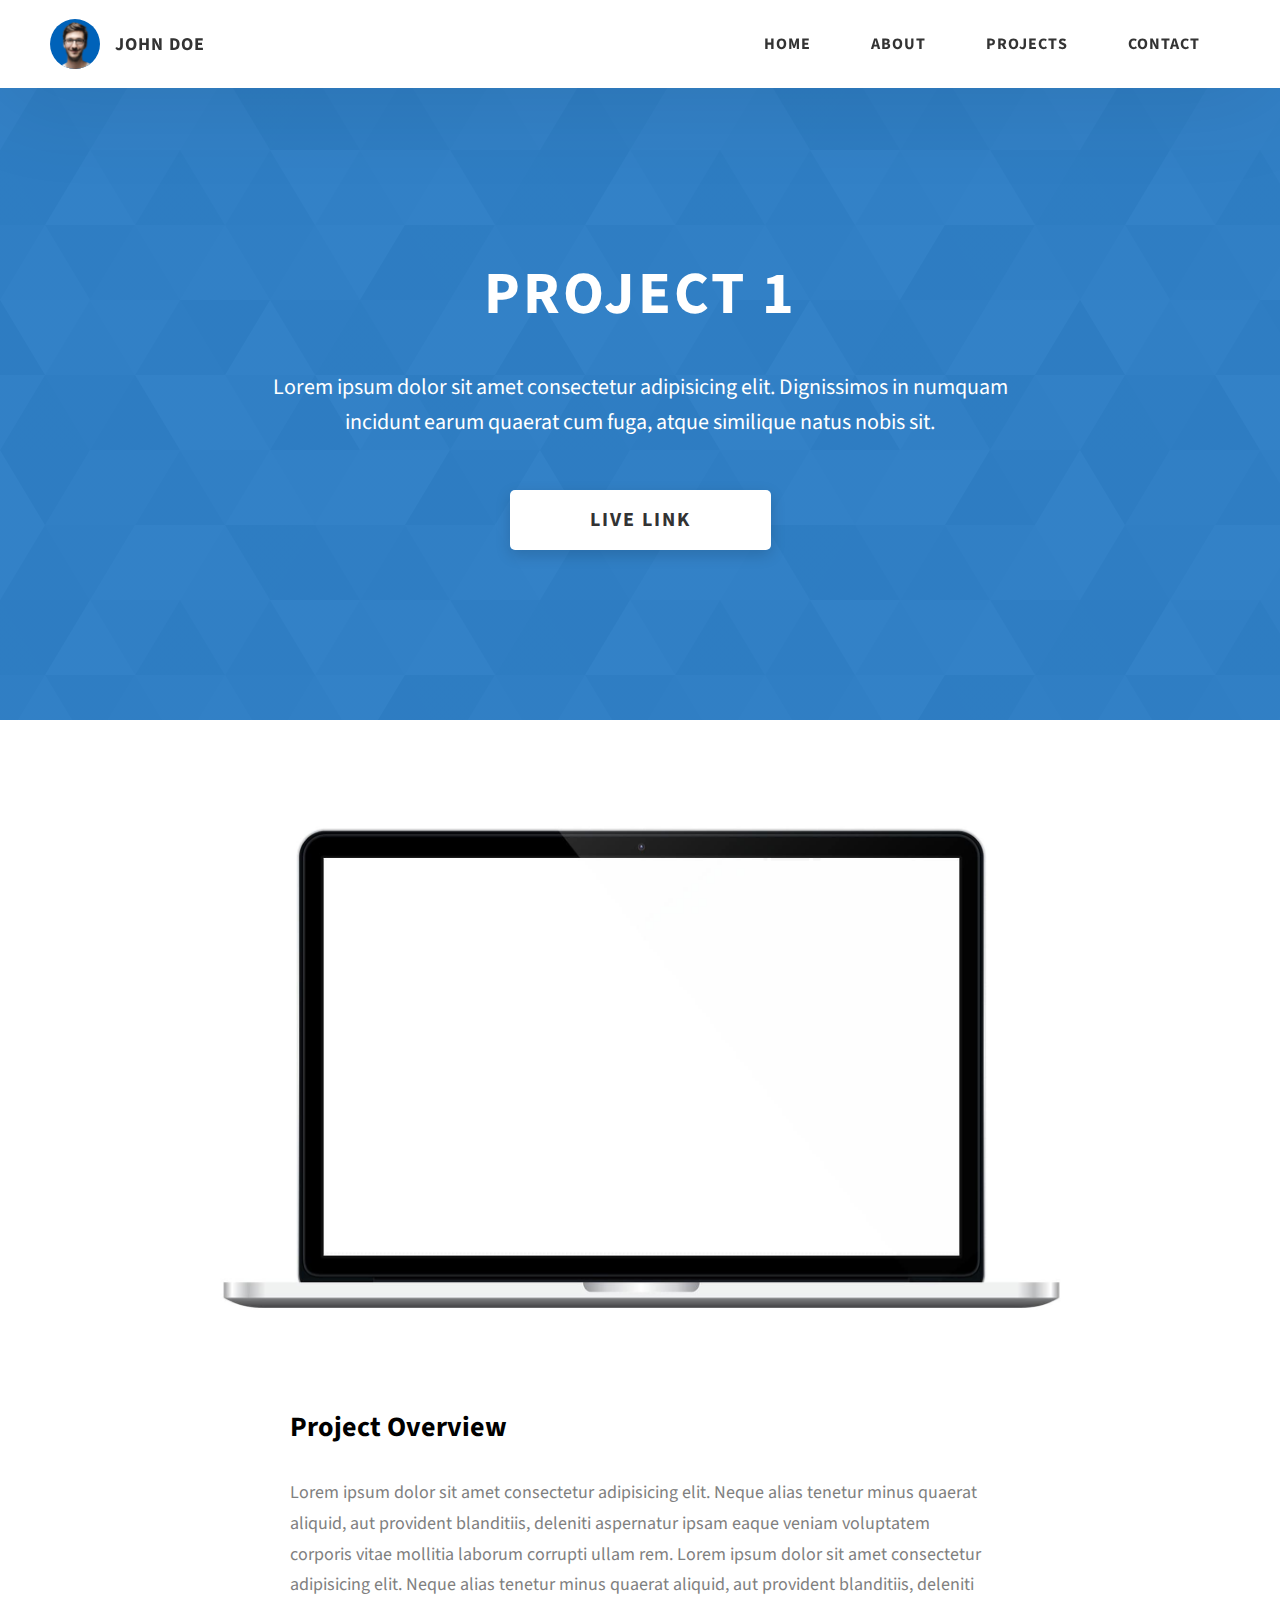
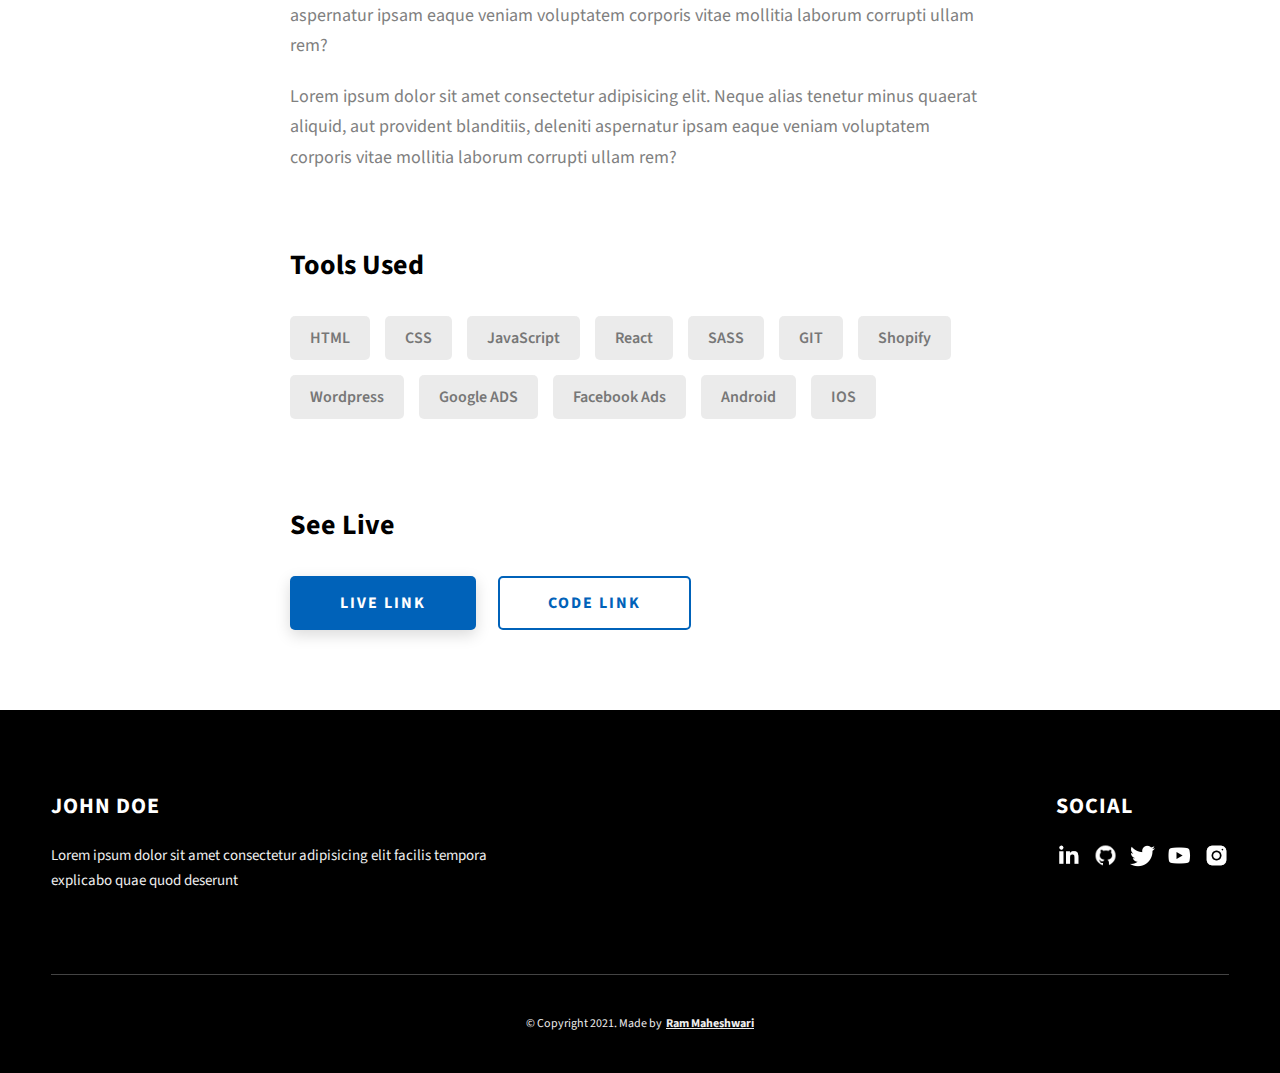
==== project-1.html @ 64b42f4d "Add files via upload" ====
<!DOCTYPE html>
<html lang="en">
  <head>
    <meta charset="UTF-8" />
    <meta name="viewport" content="width=device-width, initial-scale=1.0" />
    <meta http-equiv="X-UA-Compatible" content="ie=edge" />
    <title>Case Study of Project 1</title>
    <meta name="description" content="Case study page of Project" />

    <link rel="stylesheet" href="css/style.css" />

    <link rel="preconnect" href="https://fonts.googleapis.com" />
    <link rel="preconnect" href="https://fonts.gstatic.com" crossorigin />
    <link
      href="https://fonts.googleapis.com/css2?family=Source+Sans+Pro:wght@400;600;700;900&display=swap"
      rel="stylesheet"
    />
  </head>
  <body>
    <header class="header">
      <div class="header__content">
        <div class="header__logo-container">
          <div class="header__logo-img-cont">
            <img
              src="./assets/png/john-doe.png"
              alt="Ram Maheshwari Logo Image"
              class="header__logo-img"
            />
          </div>
          <span class="header__logo-sub">John Doe</span>
        </div>
        <div class="header__main">
          <ul class="header__links">
            <li class="header__link-wrapper">
              <a href="./index.html" class="header__link"> Home </a>
            </li>
            <li class="header__link-wrapper">
              <a href="./index.html#about" class="header__link">About </a>
            </li>
            <li class="header__link-wrapper">
              <a href="./index.html#projects" class="header__link">
                Projects
              </a>
            </li>
            <li class="header__link-wrapper">
              <a href="./index.html#contact" class="header__link"> Contact </a>
            </li>
          </ul>
          <div class="header__main-ham-menu-cont">
            <img
              src="./assets/svg/ham-menu.svg"
              alt="hamburger menu"
              class="header__main-ham-menu"
            />
            <img
              src="./assets/svg/ham-menu-close.svg"
              alt="hamburger menu close"
              class="header__main-ham-menu-close d-none"
            />
          </div>
        </div>
      </div>
      <div class="header__sm-menu">
        <div class="header__sm-menu-content">
          <ul class="header__sm-menu-links">
            <li class="header__sm-menu-link">
              <a href="./index.html"> Home </a>
            </li>

            <li class="header__sm-menu-link">
              <a href="./index.html#about"> About </a>
            </li>

            <li class="header__sm-menu-link">
              <a href="./index.html#projects"> Projects </a>
            </li>

            <li class="header__sm-menu-link">
              <a href="./index.html#contact"> Contact </a>
            </li>
          </ul>
        </div>
      </div>
    </header>
    <section class="project-cs-hero">
      <div class="project-cs-hero__content">
        <h1 class="heading-primary">Project 1</h1>
        <div class="project-cs-hero__info">
          <p class="text-primary">
            Lorem ipsum dolor sit amet consectetur adipisicing elit. Dignissimos
            in numquam incidunt earum quaerat cum fuga, atque similique natus
            nobis sit.
          </p>
        </div>
        <div class="project-cs-hero__cta">
          <a href="#" class="btn btn--bg" target="_blank">Live Link</a>
        </div>
      </div>
    </section>
    <section class="project-details">
      <div class="main-container">
        <div class="project-details__content">
          <div class="project-details__showcase-img-cont">
            <img
              src="./assets/jpeg/project-mockup-example.jpeg"
              alt="Project Image"
              class="project-details__showcase-img"
            />
          </div>
          <div class="project-details__content-main">
            <div class="project-details__desc">
              <h3 class="project-details__content-title">Project Overview</h3>
              <p class="project-details__desc-para">
                Lorem ipsum dolor sit amet consectetur adipisicing elit. Neque
                alias tenetur minus quaerat aliquid, aut provident blanditiis,
                deleniti aspernatur ipsam eaque veniam voluptatem corporis vitae
                mollitia laborum corrupti ullam rem. Lorem ipsum dolor sit amet
                consectetur adipisicing elit. Neque alias tenetur minus quaerat
                aliquid, aut provident blanditiis, deleniti aspernatur ipsam
                eaque veniam voluptatem corporis vitae mollitia laborum corrupti
                ullam rem?
              </p>
              <p class="project-details__desc-para">
                Lorem ipsum dolor sit amet consectetur adipisicing elit. Neque
                alias tenetur minus quaerat aliquid, aut provident blanditiis,
                deleniti aspernatur ipsam eaque veniam voluptatem corporis vitae
                mollitia laborum corrupti ullam rem?
              </p>
            </div>
            <div class="project-details__tools-used">
              <h3 class="project-details__content-title">Tools Used</h3>
              <div class="skills">
                <div class="skills__skill">HTML</div>
                <div class="skills__skill">CSS</div>
                <div class="skills__skill">JavaScript</div>
                <div class="skills__skill">React</div>
                <div class="skills__skill">SASS</div>
                <div class="skills__skill">GIT</div>
                <div class="skills__skill">Shopify</div>
                <div class="skills__skill">Wordpress</div>
                <div class="skills__skill">Google ADS</div>
                <div class="skills__skill">Facebook Ads</div>
                <div class="skills__skill">Android</div>
                <div class="skills__skill">IOS</div>
              </div>
            </div>
            <div class="project-details__links">
              <h3 class="project-details__content-title">See Live</h3>
              <a
                href="#"
                class="btn btn--med btn--theme project-details__links-btn"
                target="_blank"
                >Live Link</a
              >
              <a
                href="#"
                class="btn btn--med btn--theme-inv project-details__links-btn"
                target="_blank"
                >Code Link</a
              >
            </div>
          </div>
        </div>
      </div>
    </section>
    <footer class="main-footer">
      <div class="main-container">
        <div class="main-footer__upper">
          <div class="main-footer__row main-footer__row-1">
            <h2 class="heading heading-sm main-footer__heading-sm">
              <span>Social</span>
            </h2>
            <div class="main-footer__social-cont">
              <a target="_blank" rel="noreferrer" href="#">
                <img
                  class="main-footer__icon"
                  src="./assets/png/linkedin-ico.png"
                  alt="icon"
                />
              </a>
              <a target="_blank" rel="noreferrer" href="#">
                <img
                  class="main-footer__icon"
                  src="./assets/png/github-ico.png"
                  alt="icon"
                />
              </a>
              <a target="_blank" rel="noreferrer" href="#">
                <img
                  class="main-footer__icon"
                  src="./assets/png/twitter-ico.png"
                  alt="icon"
                />
              </a>
              <a target="_blank" rel="noreferrer" href="#">
                <img
                  class="main-footer__icon"
                  src="./assets/png/yt-ico.png"
                  alt="icon"
                />
              </a>
              <a target="_blank" rel="noreferrer" href="#">
                <img
                  class="main-footer__icon main-footer__icon--mr-none"
                  src="./assets/png/insta-ico.png"
                  alt="icon"
                />
              </a>
            </div>
          </div>
          <div class="main-footer__row main-footer__row-2">
            <h4 class="heading heading-sm text-lt">John Doe</h4>
            <p class="main-footer__short-desc">
              Lorem ipsum dolor sit amet consectetur adipisicing elit facilis
              tempora explicabo quae quod deserunt
            </p>
          </div>
        </div>

        <div class="main-footer__lower">
          &copy; Copyright 2021. Made by
          <a rel="noreferrer" target="_blank" href="https://rammaheshwari.com"
            >Ram Maheshwari</a
          >
        </div>
      </div>
    </footer>
    <script src="./index.js"></script>
  </body>
</html>
---- css/style.css ----
/*
0 - 600px:      Phone
600 - 900px:    Tablet portrait
900 - 1200px:   Tablet landscape
[1200 - 1800] is where our normal styles apply
1800px + :      Big desktop
$breakpoint arguement choices:
- phone
- tab-port
- tab-land
- big-desktop

Inside media queries 1em is always 16px i.e 1em = 16px at every screen size only inside media queries
*/
*,
*::after,
*::before {
  margin: 0;
  padding: 0;
  box-sizing: inherit;
  font-family: inherit; }

html {
  font-size: 62.5%;
  scroll-behavior: smooth; }
  @media only screen and (max-width: 75em) {
    html {
      font-size: 59%; } }
  @media only screen and (max-width: 56.25em) {
    html {
      font-size: 56%; } }
  @media only screen and (min-width: 112.5em) {
    html {
      font-size: 65%; } }

body {
  box-sizing: border-box;
  position: relative;
  line-height: 1.5;
  font-family: sans-serif;
  overflow-x: hidden;
  overflow-y: scroll;
  font-family: 'Source Sans Pro', sans-serif; }

a {
  text-decoration: none;
  color: inherit; }

li {
  list-style: none; }

input:focus,
button:focus,
a:focus,
textarea:focus {
  outline: none; }

button {
  border: none;
  cursor: pointer; }

textarea {
  resize: none; }

.heading-primary {
  font-size: 6rem;
  text-transform: uppercase;
  letter-spacing: 3px;
  text-align: center; }
  @media only screen and (max-width: 37.5em) {
    .heading-primary {
      font-size: 4.5rem; } }

.heading-sec__mb-bg {
  margin-bottom: 11rem; }
  @media only screen and (max-width: 56.25em) {
    .heading-sec__mb-bg {
      margin-bottom: 8rem; } }

.heading-sec__mb-med {
  margin-bottom: 9rem; }
  @media only screen and (max-width: 56.25em) {
    .heading-sec__mb-med {
      margin-bottom: 8rem; } }

.heading-sec__main {
  display: block;
  font-size: 4rem;
  text-transform: uppercase;
  letter-spacing: 1px;
  letter-spacing: 3px;
  text-align: center;
  margin-bottom: 3.5rem;
  position: relative; }
  .heading-sec__main--lt {
    color: #fff; }
    .heading-sec__main--lt::after {
      content: '';
      background: #fff !important; }
  .heading-sec__main::after {
    content: '';
    position: absolute;
    top: calc(100% + 1.5rem);
    height: 5px;
    width: 3rem;
    background: #0062b9;
    left: 50%;
    transform: translateX(-50%);
    border-radius: 5px; }
    @media only screen and (max-width: 37.5em) {
      .heading-sec__main::after {
        top: calc(100% + 1.2rem); } }

.heading-sec__sub {
  display: block;
  text-align: center;
  color: #777;
  font-size: 2rem;
  font-weight: 500;
  max-width: 80rem;
  margin: auto;
  line-height: 1.6; }
  @media only screen and (max-width: 37.5em) {
    .heading-sec__sub {
      font-size: 1.8rem; } }
  .heading-sec__sub--lt {
    color: #eee; }

.heading-sm {
  font-size: 2.2rem;
  text-transform: uppercase;
  letter-spacing: 1px; }

.main-container {
  max-width: 120rem;
  margin: auto;
  width: 92%; }

.btn {
  background: #fff;
  color: #333;
  text-transform: uppercase;
  letter-spacing: 2px;
  display: inline-block;
  font-weight: 700;
  border-radius: 5px;
  box-shadow: 0 5px 15px 0 rgba(0, 0, 0, 0.15);
  transition: transform .3s; }
  .btn:hover {
    transform: translateY(-3px); }
  .btn--bg {
    padding: 1.5rem 8rem;
    font-size: 2rem; }
  .btn--med {
    padding: 1.5rem 5rem;
    font-size: 1.6rem; }
  .btn--theme {
    background: #0062b9;
    color: #fff; }
  .btn--theme-inv {
    color: #0062b9;
    background: #fff;
    border: 2px solid #0062b9;
    box-shadow: none;
    padding: calc(1.5rem - 2px) calc(5rem - 2px); }

.sec-pad {
  padding: 12rem 0; }
  @media only screen and (max-width: 56.25em) {
    .sec-pad {
      padding: 8rem 0; } }

.text-primary {
  color: #fff;
  font-size: 2.2rem;
  text-align: center;
  width: 100%;
  line-height: 1.6; }
  @media only screen and (max-width: 37.5em) {
    .text-primary {
      font-size: 2rem; } }

.d-none {
  display: none; }

.home-hero {
  color: #fff;
  background: linear-gradient(to right, rgba(0, 98, 185, 0.8), rgba(0, 98, 185, 0.8)), url(../../assets/svg/common-bg.svg);
  background-position: center;
  height: 100vh;
  min-height: 80rem;
  max-height: 120rem;
  position: relative; }
  @media only screen and (max-width: 37.5em) {
    .home-hero {
      height: unset;
      min-height: unset; } }
  .home-hero__socials {
    position: absolute;
    top: 50%;
    border: 2px solid #eee;
    border-left: 2px solid #eee;
    transform: translateY(-50%); }
    @media only screen and (max-width: 56.25em) {
      .home-hero__socials {
        display: none; } }
  .home-hero__mouse-scroll-cont {
    position: absolute;
    bottom: 3%;
    left: 50%;
    transform: translateX(-50%); }
    @media only screen and (max-width: 37.5em) {
      .home-hero__mouse-scroll-cont {
        display: none; } }
  .home-hero__social {
    width: 5rem; }
  .home-hero__social-icon-link {
    width: 100%;
    display: block;
    padding: 1.2rem;
    border-bottom: 2px solid #eee;
    transition: background .3s; }
    .home-hero__social-icon-link:hover {
      background: rgba(255, 255, 255, 0.1); }
    .home-hero__social-icon-link--bd-none {
      border-bottom: 0; }
  .home-hero__social-icon {
    width: 100%; }
  .home-hero__content {
    position: absolute;
    top: 50%;
    left: 50%;
    transform: translate(-50%, -50%);
    max-width: 90rem;
    width: 92%; }
    @media only screen and (max-width: 37.5em) {
      .home-hero__content {
        padding: 19rem 0 13rem 0;
        margin: auto;
        position: static;
        transform: translate(0, 0); } }
  .home-hero__info {
    margin: 3rem auto 0 auto;
    max-width: 80rem; }
  .home-hero__cta {
    margin-top: 5rem;
    text-align: center; }

.about {
  background: #fafafa; }
  .about__content {
    display: grid;
    grid-template-columns: 1fr 1fr;
    grid-gap: 10rem; }
    @media only screen and (max-width: 56.25em) {
      .about__content {
        grid-template-columns: 1fr;
        grid-gap: 8rem; } }
    .about__content-title {
      font-weight: 700;
      font-size: 2.8rem;
      margin-bottom: 3rem; }
      @media only screen and (max-width: 37.5em) {
        .about__content-title {
          font-size: 2.4rem; } }
    .about__content-details-para {
      font-size: 1.8rem;
      color: grey;
      max-width: 60rem;
      line-height: 1.7;
      margin-bottom: 1rem; }
      .about__content-details-para--hl {
        font-weight: 700;
        margin: 0 3px; }
      .about__content-details-para:last-child {
        margin-bottom: 4rem; }

.projects__row {
  display: grid;
  grid-template-columns: 1.5fr 1fr;
  grid-gap: 5rem;
  margin-bottom: 11rem; }
  @media only screen and (max-width: 56.25em) {
    .projects__row {
      grid-template-columns: 1fr;
      grid-gap: 2rem;
      margin-bottom: 8rem; } }
  @media only screen and (max-width: 56.25em) {
    .projects__row {
      text-align: center; } }
  .projects__row:last-child {
    margin-bottom: 0; }
  .projects__row-img-cont {
    overflow: hidden; }
  .projects__row-img {
    width: 100%;
    display: block;
    object-fit: cover; }
  .projects__row-content {
    padding: 2rem 0;
    display: flex;
    justify-content: center;
    flex-direction: column;
    align-items: flex-start; }
    @media only screen and (max-width: 56.25em) {
      .projects__row-content {
        align-items: center; } }
    .projects__row-content-title {
      font-weight: 700;
      font-size: 2.8rem;
      margin-bottom: 2rem; }
      @media only screen and (max-width: 37.5em) {
        .projects__row-content-title {
          font-size: 2.4rem; } }
    .projects__row-content-desc {
      font-size: 1.8rem;
      color: grey;
      max-width: 60rem;
      line-height: 1.7;
      margin-bottom: 3rem; }
      @media only screen and (max-width: 37.5em) {
        .projects__row-content-desc {
          font-size: 1.7rem; } }

.contact {
  background: linear-gradient(to right, rgba(0, 98, 185, 0.8), rgba(0, 98, 185, 0.8)), url(../../assets/svg/common-bg.svg);
  background-size: cover;
  background-position: center; }
  .contact__form-container {
    box-shadow: 0 0 10px rgba(0, 0, 0, 0.1);
    background: white;
    padding: 4rem;
    margin-top: 6rem;
    max-width: 80rem;
    text-align: right;
    width: 95%;
    border-radius: 5px;
    margin: 5rem auto 0 auto; }
    @media only screen and (max-width: 37.5em) {
      .contact__form-container {
        padding: 3rem; } }
  .contact__form-field {
    margin-bottom: 4rem; }
    @media only screen and (max-width: 37.5em) {
      .contact__form-field {
        margin-bottom: 3rem; } }
  .contact__form-label {
    color: #666;
    font-size: 1.4rem;
    letter-spacing: 1px;
    font-weight: 700;
    margin-bottom: 1rem;
    display: block;
    text-align: left; }
  .contact__form-input {
    color: #333;
    padding: 2rem;
    width: 100%;
    border: 1px solid #ebebeb;
    font-size: 1.6rem;
    letter-spacing: 0px;
    background: #f0f0f0;
    border-radius: 5px;
    font-weight: 600;
    /* Code for Modern Browsers */
    /* Code for WebKit, Blink, Edge */
    /* Code for Internet Explorer 10-11 */
    /* Code for Microsoft Edge */
    /* Code for Mozilla Firefox 4 to 18 */
    /* Code for Mozilla Firefox 19+ */ }
    .contact__form-input::placeholder {
      color: #999;
      font-weight: 600;
      font-size: 1.6rem; }
    .contact__form-input::-webkit-input-placeholder {
      color: #999;
      font-weight: 600;
      font-size: 1.6rem; }
    .contact__form-input:-ms-input-placeholder {
      color: #999;
      font-weight: 600;
      font-size: 1.6rem; }
    .contact__form-input::-ms-input-placeholder {
      color: #999;
      font-weight: 600;
      font-size: 1.6rem; }
    .contact__form-input:-moz-placeholder {
      opacity: 1;
      color: #999;
      font-weight: 600;
      font-size: 1.6rem; }
    .contact__form-input::-moz-placeholder {
      opacity: 1;
      color: #999;
      font-weight: 600;
      font-size: 1.6rem; }
  .contact__btn {
    width: 30%;
    padding: 2rem 4rem;
    font-size: 1.6rem; }
    @media only screen and (max-width: 37.5em) {
      .contact__btn {
        width: 100%; } }

.project-cs-hero {
  color: #fff;
  background: linear-gradient(to right, rgba(0, 98, 185, 0.8), rgba(0, 98, 185, 0.8)), url(../../assets/svg/common-bg.svg);
  background-size: cover;
  background-position: center;
  position: relative; }
  @media only screen and (max-width: 37.5em) {
    .project-cs-hero {
      height: unset;
      min-height: unset; } }
  .project-cs-hero__content {
    padding: 25rem 0 17rem 0;
    max-width: 90rem;
    width: 92%;
    margin: auto; }
    @media only screen and (max-width: 37.5em) {
      .project-cs-hero__content {
        padding: 19rem 0 13rem 0;
        margin: auto;
        position: static;
        transform: translate(0, 0); } }
  .project-cs-hero__info {
    margin: 3rem auto 0 auto;
    max-width: 80rem; }
  .project-cs-hero__cta {
    margin-top: 5rem;
    text-align: center; }

.project-details__content {
  padding: 8rem 0;
  max-width: 90rem;
  margin: auto; }
  .project-details__content-title {
    font-weight: 700;
    font-size: 2.8rem;
    margin-bottom: 3rem; }
    @media only screen and (max-width: 37.5em) {
      .project-details__content-title {
        font-size: 2.4rem; } }

.project-details__showcase-img-cont {
  width: 100%;
  margin-bottom: 6rem; }

.project-details__showcase-img {
  width: 100%; }

.project-details__content-main {
  width: 100%;
  max-width: 70rem;
  margin: auto; }

.project-details__desc {
  margin: 0 0 7rem 0; }
  .project-details__desc-para {
    font-size: 1.8rem;
    line-height: 1.7;
    color: grey;
    margin-bottom: 2rem; }

.project-details__tools-used {
  margin: 0 0 7rem 0; }
  .project-details__tools-used-list {
    display: flex;
    flex-wrap: wrap; }
  .project-details__tools-used-item {
    padding: 1rem 2rem;
    margin-bottom: 1.5rem;
    margin-right: 1.5rem;
    font-size: 1.6rem;
    background: rgba(153, 153, 153, 0.2);
    border-radius: 5px;
    font-weight: 600;
    color: #777; }

.project-details__links {
  margin: 0 0; }
  .project-details__links-btn {
    margin-right: 2rem; }
    @media only screen and (max-width: 37.5em) {
      .project-details__links-btn {
        margin-right: 0;
        width: 70%;
        margin-bottom: 2rem;
        text-align: center; } }
    .project-details__links-btn:last-child {
      margin: 0; }
      @media only screen and (max-width: 37.5em) {
        .project-details__links-btn:last-child {
          margin: 0; } }

.header {
  position: fixed;
  width: 100%;
  z-index: 1000;
  background: #000;
  background: #fff;
  box-shadow: 0 10px 100px rgba(0, 0, 0, 0.1); }
  .header__content {
    display: flex;
    align-items: center;
    justify-content: space-between;
    padding: 1rem 5rem; }
    @media only screen and (max-width: 56.25em) {
      .header__content {
        padding: 0 2rem; } }
  .header__logo-container {
    display: flex;
    align-items: center;
    cursor: pointer;
    color: #333;
    transition: color .3s; }
    .header__logo-container:hover {
      color: #0062b9; }
  .header__logo-img-cont {
    width: 5rem;
    height: 5rem;
    border-radius: 50px;
    overflow: hidden;
    margin-right: 1.5rem;
    background: #0062b9; }
    @media only screen and (max-width: 56.25em) {
      .header__logo-img-cont {
        width: 4.5rem;
        height: 4.5rem;
        margin-right: 1.2rem; } }
  .header__logo-img {
    width: 100%;
    height: 100%;
    object-fit: cover;
    object-position: center;
    display: block; }
  .header__logo-sub {
    font-size: 1.8rem;
    text-transform: uppercase;
    font-weight: 700;
    letter-spacing: 1px; }
  .header__links {
    display: flex; }
    @media only screen and (max-width: 37.5em) {
      .header__links {
        display: none; } }
  .header__link {
    padding: 2.2rem 3rem;
    display: inline-block;
    font-size: 1.6rem;
    color: #333;
    text-transform: uppercase;
    letter-spacing: 1px;
    font-weight: 700;
    transition: color .3s; }
    .header__link:hover {
      color: #0062b9; }
    @media only screen and (max-width: 56.25em) {
      .header__link {
        padding: 3rem 1.8rem;
        font-size: 1.5rem; } }
  .header__main-ham-menu-cont {
    display: none;
    width: 3rem;
    padding: 2.2rem 0; }
    @media only screen and (max-width: 37.5em) {
      .header__main-ham-menu-cont {
        display: block; } }
  .header__main-ham-menu {
    width: 100%; }
  .header__main-ham-menu-close {
    width: 100%; }
  .header__sm-menu {
    background: #fff;
    position: absolute;
    width: 100%;
    top: 100%;
    visibility: hidden;
    opacity: 0;
    transition: all .3s;
    box-shadow: 0px 5px 5px 0px rgba(0, 0, 0, 0.1);
    -webkit-box-shadow: 0px 5px 5px 0px rgba(0, 0, 0, 0.1);
    -moz-box-shadow: 0px 5px 5px 0px rgba(0, 0, 0, 0.1); }
    .header__sm-menu--active {
      visibility: hidden;
      opacity: 0; }
      @media only screen and (max-width: 37.5em) {
        .header__sm-menu--active {
          visibility: visible;
          opacity: 1; } }
  .header__sm-menu-link a {
    display: block;
    text-decoration: none;
    padding: 2.5rem 3rem;
    font-size: 1.6rem;
    color: #333;
    text-align: right;
    border-bottom: 1px solid #eee;
    font-weight: 700;
    text-transform: uppercase;
    letter-spacing: 2px;
    transition: color .3s; }
    .header__sm-menu-link a:hover {
      color: #0062b9; }
  .header__sm-menu-link:first-child a {
    border-top: 1px solid #eee; }
  .header__sm-menu-link-last {
    border-bottom: 0; }

.main-footer {
  background: #000;
  color: #fff; }
  .main-footer__upper {
    display: flex;
    justify-content: space-between;
    padding: 8rem 0; }
    @media only screen and (max-width: 56.25em) {
      .main-footer__upper {
        padding: 6rem 0; } }
    @media only screen and (max-width: 37.5em) {
      .main-footer__upper {
        display: block; } }
  .main-footer__row-1 {
    order: 2; }
    @media only screen and (max-width: 56.25em) {
      .main-footer__row-1 {
        margin-bottom: 5rem; } }
  .main-footer__row-2 {
    width: 40%;
    order: 1;
    max-width: 50rem; }
    @media only screen and (max-width: 56.25em) {
      .main-footer__row-2 {
        width: 100%; } }
  .main-footer__short-desc {
    margin-top: 2rem;
    color: #eee;
    font-size: 1.5rem;
    line-height: 1.7; }
  .main-footer__social-cont {
    margin-top: 2rem; }
  .main-footer__icon {
    margin-right: 1rem;
    width: 2.5rem; }
    .main-footer__icon--mr-none {
      margin-right: 0; }
  .main-footer__lower {
    padding: 4rem 0;
    border-top: 1px solid #444;
    color: #eee;
    font-size: 1.2rem;
    text-align: left;
    text-align: center; }
    .main-footer__lower a {
      text-decoration: underline;
      font-weight: bold;
      margin-left: 2px; }
    @media only screen and (max-width: 56.25em) {
      .main-footer__lower {
        padding: 3.5rem 0; } }

.skills {
  display: flex;
  flex-wrap: wrap; }
  .skills__skill {
    padding: 1rem 2rem;
    margin-bottom: 1.5rem;
    margin-right: 1.5rem;
    font-size: 1.6rem;
    background: rgba(153, 153, 153, 0.2);
    border-radius: 5px;
    font-weight: 600;
    color: #777; }

.mouse {
  width: 25px;
  height: 40px;
  border: 2px solid #eee;
  border-radius: 60px;
  position: relative;
  overflow: hidden; }
  .mouse::before {
    content: '';
    width: 5px;
    height: 5px;
    position: absolute;
    top: 7px;
    left: 50%;
    transform: translateX(-50%);
    background-color: #eee;
    border-radius: 50%;
    opacity: 1;
    animation: wheel 1.3s infinite;
    -webkit-animation: wheel 1.3s infinite; }

@keyframes wheel {
  to {
    opacity: 0;
    top: 27px; } }

@-webkit-keyframes wheel {
  to {
    opacity: 0;
    top: 27px; } }
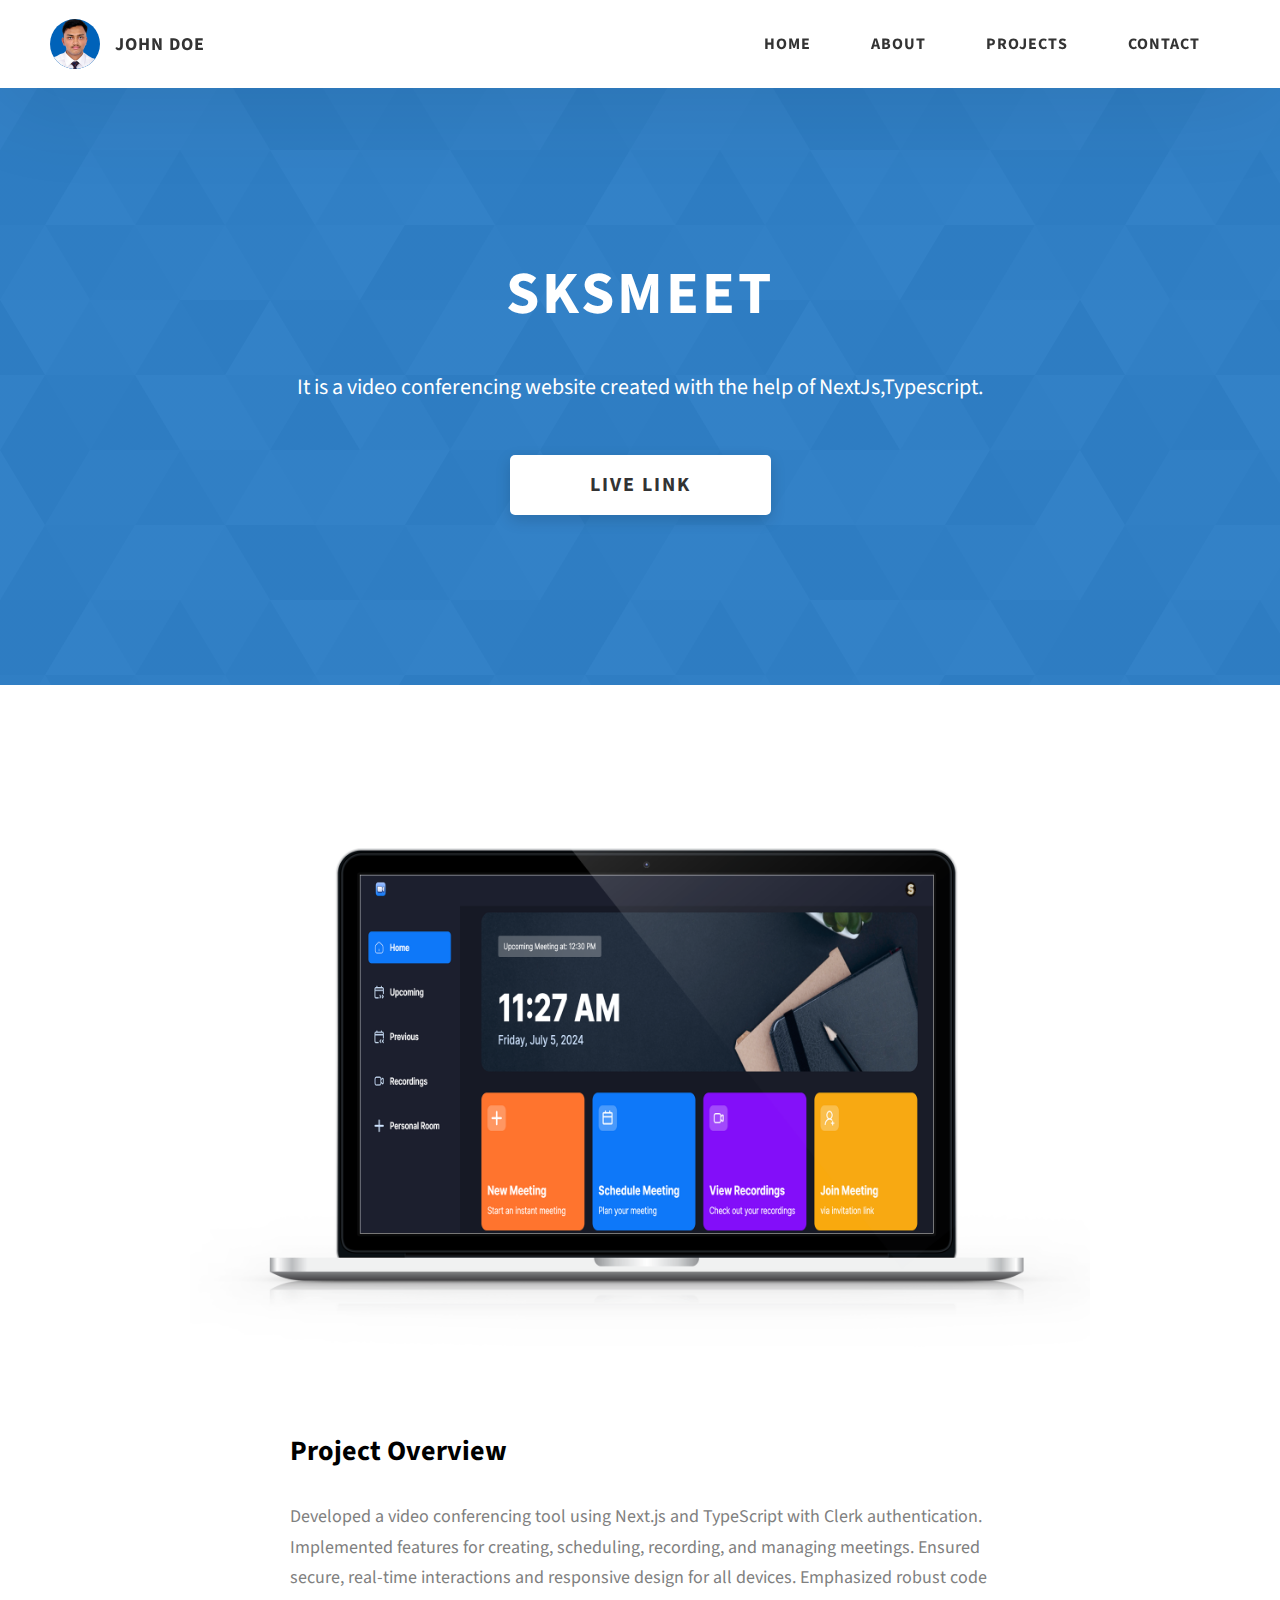
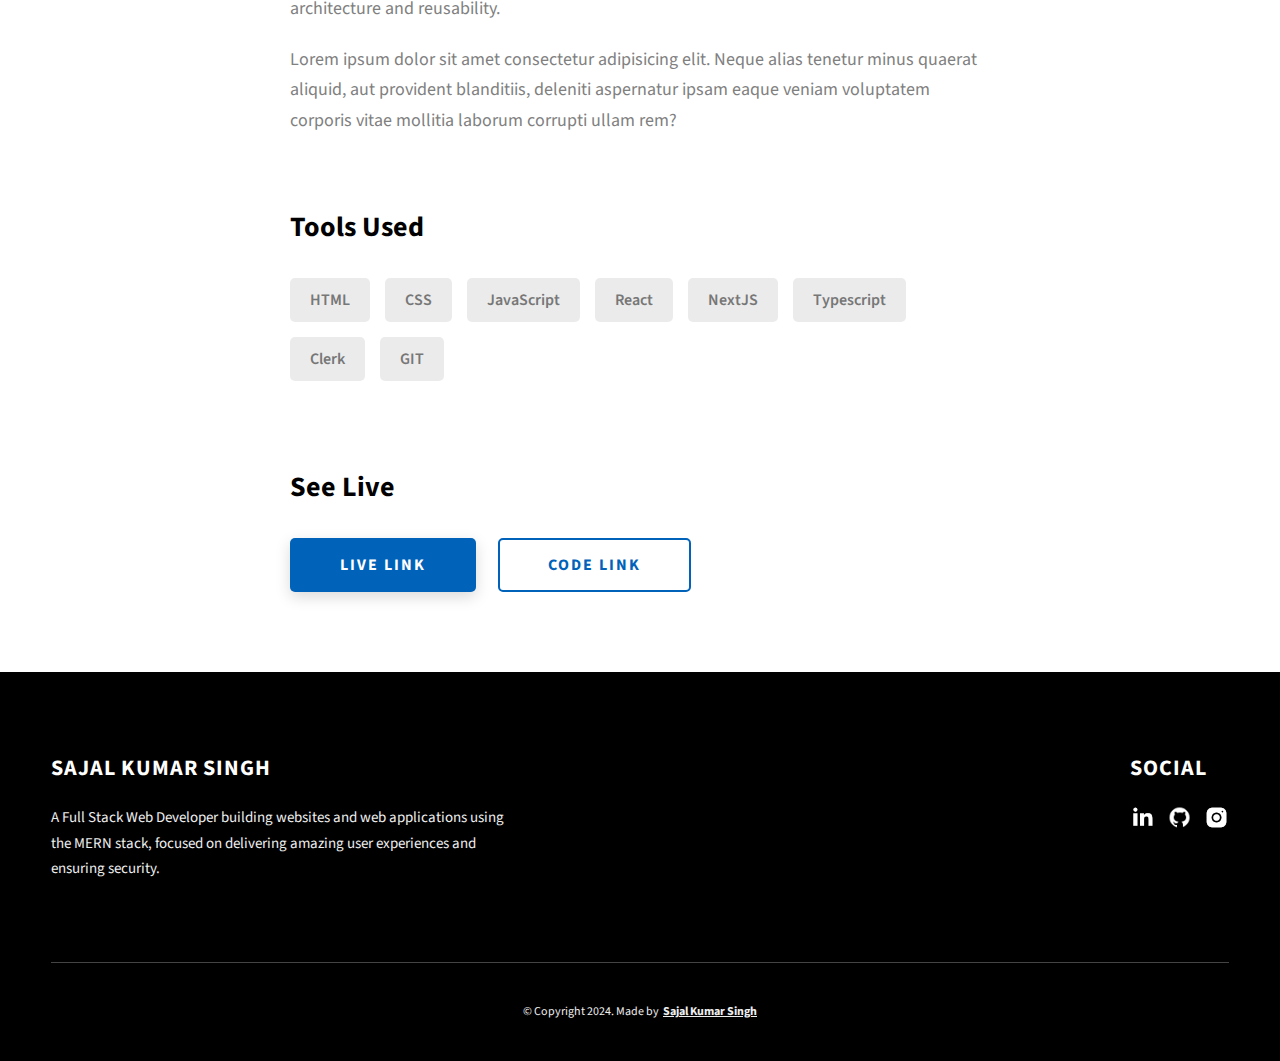
==== commit 685cc1b7: "Update project-1.html" ====
--- a/project-1.html
+++ b/project-1.html
@@ -22,8 +22,8 @@
         <div class="header__logo-container">
           <div class="header__logo-img-cont">
             <img
-              src="./assets/png/john-doe.png"
-              alt="Ram Maheshwari Logo Image"
+               src="./assets/png/Black Simple Bold Professional Twitter Profile Picture-Photoroom.png"
+              alt="Sajal Kumar Singh Logo Image"
               class="header__logo-img"
             />
           </div>
@@ -84,16 +84,14 @@
     </header>
     <section class="project-cs-hero">
       <div class="project-cs-hero__content">
-        <h1 class="heading-primary">Project 1</h1>
+        <h1 class="heading-primary">SKSMEET</h1>
         <div class="project-cs-hero__info">
           <p class="text-primary">
-            Lorem ipsum dolor sit amet consectetur adipisicing elit. Dignissimos
-            in numquam incidunt earum quaerat cum fuga, atque similique natus
-            nobis sit.
+            It is a video conferencing website created with the help of NextJs,Typescript.
           </p>
         </div>
         <div class="project-cs-hero__cta">
-          <a href="#" class="btn btn--bg" target="_blank">Live Link</a>
+          <a href="https://sks-meet.vercel.app/" class="btn btn--bg" target="_blank">Live Link</a>
         </div>
       </div>
     </section>
@@ -102,7 +100,7 @@
         <div class="project-details__content">
           <div class="project-details__showcase-img-cont">
             <img
-              src="./assets/jpeg/project-mockup-example.jpeg"
+              src="./assets/png/mediamodifier_image.png"
               alt="Project Image"
               class="project-details__showcase-img"
             />
@@ -111,14 +109,10 @@
             <div class="project-details__desc">
               <h3 class="project-details__content-title">Project Overview</h3>
               <p class="project-details__desc-para">
-                Lorem ipsum dolor sit amet consectetur adipisicing elit. Neque
-                alias tenetur minus quaerat aliquid, aut provident blanditiis,
-                deleniti aspernatur ipsam eaque veniam voluptatem corporis vitae
-                mollitia laborum corrupti ullam rem. Lorem ipsum dolor sit amet
-                consectetur adipisicing elit. Neque alias tenetur minus quaerat
-                aliquid, aut provident blanditiis, deleniti aspernatur ipsam
-                eaque veniam voluptatem corporis vitae mollitia laborum corrupti
-                ullam rem?
+                Developed a video conferencing tool using Next.js and TypeScript with Clerk authentication.
+  Implemented features for creating, scheduling, recording, and managing meetings.
+ Ensured secure, real-time interactions and responsive design for all devices.
+  Emphasized robust code architecture and reusability.
               </p>
               <p class="project-details__desc-para">
                 Lorem ipsum dolor sit amet consectetur adipisicing elit. Neque
@@ -134,26 +128,23 @@
                 <div class="skills__skill">CSS</div>
                 <div class="skills__skill">JavaScript</div>
                 <div class="skills__skill">React</div>
-                <div class="skills__skill">SASS</div>
+                <div class="skills__skill">NextJS</div>
+                 <div class="skills__skill">Typescript</div>
+                 <div class="skills__skill">Clerk</div>
                 <div class="skills__skill">GIT</div>
-                <div class="skills__skill">Shopify</div>
-                <div class="skills__skill">Wordpress</div>
-                <div class="skills__skill">Google ADS</div>
-                <div class="skills__skill">Facebook Ads</div>
-                <div class="skills__skill">Android</div>
-                <div class="skills__skill">IOS</div>
+                
               </div>
             </div>
             <div class="project-details__links">
               <h3 class="project-details__content-title">See Live</h3>
               <a
-                href="#"
+                href="https://sks-meet.vercel.app/"
                 class="btn btn--med btn--theme project-details__links-btn"
                 target="_blank"
                 >Live Link</a
               >
               <a
-                href="#"
+                href="https://github.com/sajalsas/sks_meet"
                 class="btn btn--med btn--theme-inv project-details__links-btn"
                 target="_blank"
                 >Code Link</a
@@ -171,35 +162,23 @@
               <span>Social</span>
             </h2>
             <div class="main-footer__social-cont">
-              <a target="_blank" rel="noreferrer" href="#">
+              <a target="_blank" rel="noreferrer" href="https://www.linkedin.com/in/sajal-kumar-singh-794aa1228/">
                 <img
                   class="main-footer__icon"
                   src="./assets/png/linkedin-ico.png"
                   alt="icon"
                 />
               </a>
-              <a target="_blank" rel="noreferrer" href="#">
+              <a target="_blank" rel="noreferrer" href="https://github.com/sajalsas">
                 <img
                   class="main-footer__icon"
                   src="./assets/png/github-ico.png"
                   alt="icon"
                 />
               </a>
-              <a target="_blank" rel="noreferrer" href="#">
-                <img
-                  class="main-footer__icon"
-                  src="./assets/png/twitter-ico.png"
-                  alt="icon"
-                />
-              </a>
-              <a target="_blank" rel="noreferrer" href="#">
-                <img
-                  class="main-footer__icon"
-                  src="./assets/png/yt-ico.png"
-                  alt="icon"
-                />
-              </a>
-              <a target="_blank" rel="noreferrer" href="#">
+             
+              
+              <a target="_blank" rel="noreferrer" href="https://www.instagram.com/sajalsas/">
                 <img
                   class="main-footer__icon main-footer__icon--mr-none"
                   src="./assets/png/insta-ico.png"
@@ -209,18 +188,17 @@
             </div>
           </div>
           <div class="main-footer__row main-footer__row-2">
-            <h4 class="heading heading-sm text-lt">John Doe</h4>
+            <h4 class="heading heading-sm text-lt">Sajal Kumar Singh</h4>
             <p class="main-footer__short-desc">
-              Lorem ipsum dolor sit amet consectetur adipisicing elit facilis
-              tempora explicabo quae quod deserunt
+               A Full Stack Web Developer building websites and web applications using the MERN stack, focused on delivering amazing user experiences and ensuring security.
             </p>
           </div>
         </div>
 
         <div class="main-footer__lower">
-          &copy; Copyright 2021. Made by
-          <a rel="noreferrer" target="_blank" href="https://rammaheshwari.com"
-            >Ram Maheshwari</a
+          &copy; Copyright 2024. Made by
+          <a rel="noreferrer" target="_blank" href="#"
+            >Sajal Kumar Singh</a
           >
         </div>
       </div>
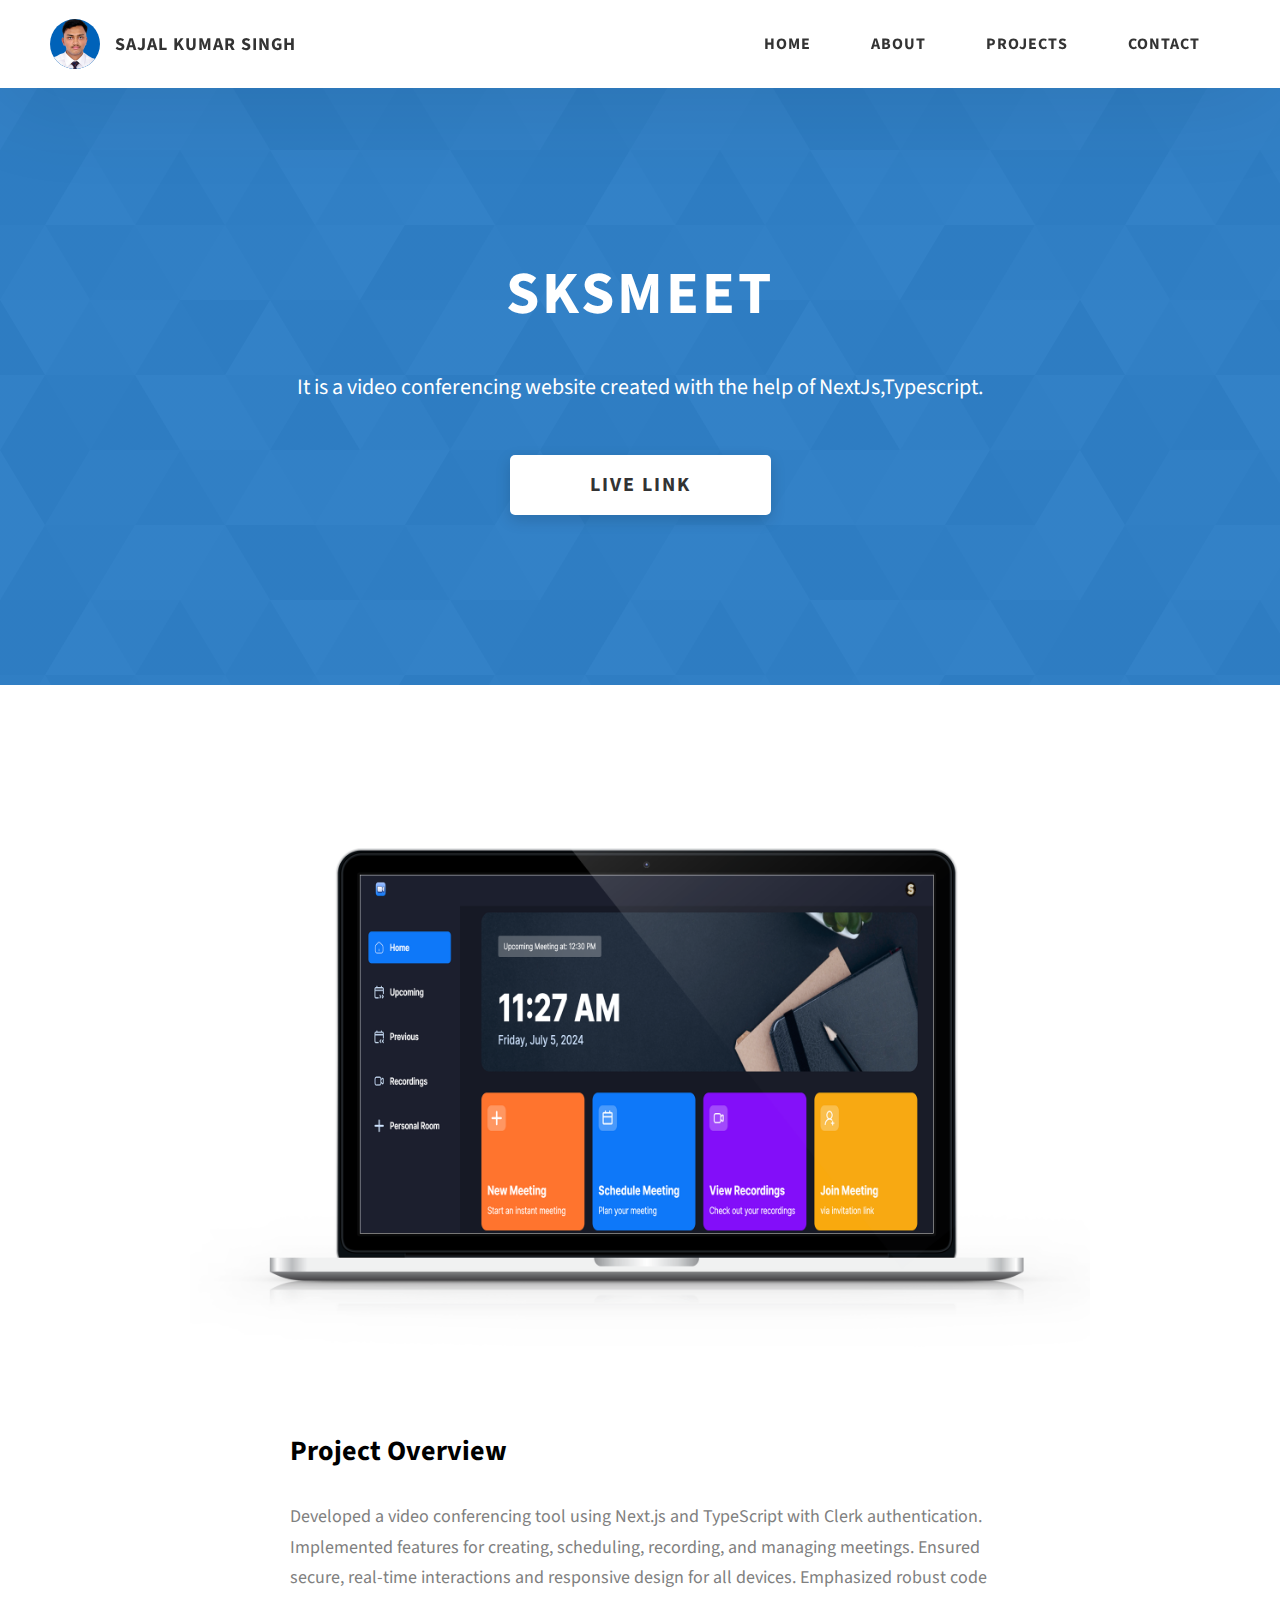
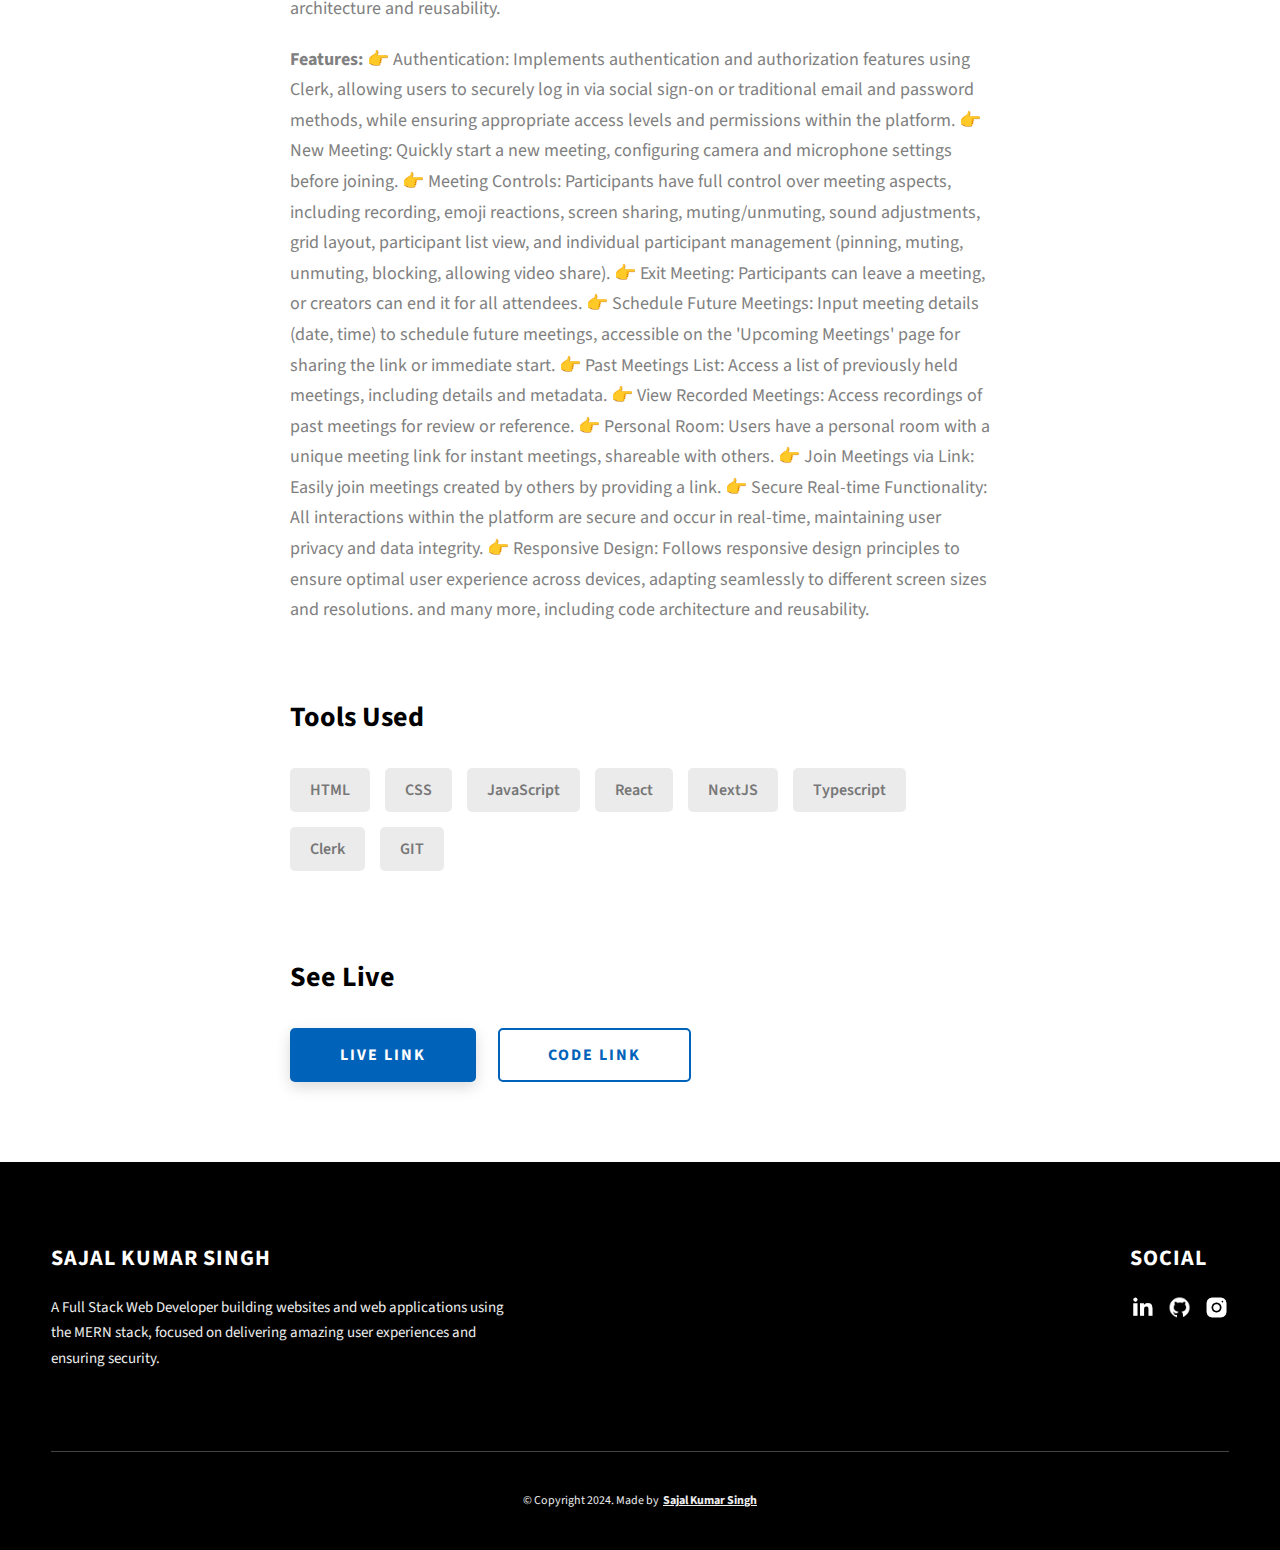
==== commit fa4ff6fa: "Update project-1.html" ====
--- a/project-1.html
+++ b/project-1.html
@@ -4,7 +4,7 @@
     <meta charset="UTF-8" />
     <meta name="viewport" content="width=device-width, initial-scale=1.0" />
     <meta http-equiv="X-UA-Compatible" content="ie=edge" />
-    <title>Case Study of Project 1</title>
+    <title>Case Study of SKSMEET</title>
     <meta name="description" content="Case study page of Project" />
 
     <link rel="stylesheet" href="css/style.css" />
@@ -27,7 +27,7 @@
               class="header__logo-img"
             />
           </div>
-          <span class="header__logo-sub">John Doe</span>
+          <span class="header__logo-sub">Sajal Kumar Singh</span>
         </div>
         <div class="header__main">
           <ul class="header__links">
@@ -115,10 +115,31 @@
   Emphasized robust code architecture and reusability.
               </p>
               <p class="project-details__desc-para">
-                Lorem ipsum dolor sit amet consectetur adipisicing elit. Neque
-                alias tenetur minus quaerat aliquid, aut provident blanditiis,
-                deleniti aspernatur ipsam eaque veniam voluptatem corporis vitae
-                mollitia laborum corrupti ullam rem?
+<strong>Features:</strong>
+                
+                👉 Authentication: Implements authentication and authorization features using Clerk, allowing users to securely log in via social sign-on or traditional email and password methods, while ensuring appropriate access levels and permissions within the platform.
+
+👉 New Meeting: Quickly start a new meeting, configuring camera and microphone settings before joining.
+
+👉 Meeting Controls: Participants have full control over meeting aspects, including recording, emoji reactions, screen sharing, muting/unmuting, sound adjustments, grid layout, participant list view, and individual participant management (pinning, muting, unmuting, blocking, allowing video share).
+
+👉 Exit Meeting: Participants can leave a meeting, or creators can end it for all attendees.
+
+👉 Schedule Future Meetings: Input meeting details (date, time) to schedule future meetings, accessible on the 'Upcoming Meetings' page for sharing the link or immediate start.
+
+👉 Past Meetings List: Access a list of previously held meetings, including details and metadata.
+
+👉 View Recorded Meetings: Access recordings of past meetings for review or reference.
+
+👉 Personal Room: Users have a personal room with a unique meeting link for instant meetings, shareable with others.
+
+👉 Join Meetings via Link: Easily join meetings created by others by providing a link.
+
+👉 Secure Real-time Functionality: All interactions within the platform are secure and occur in real-time, maintaining user privacy and data integrity.
+
+👉 Responsive Design: Follows responsive design principles to ensure optimal user experience across devices, adapting seamlessly to different screen sizes and resolutions.
+
+and many more, including code architecture and reusability.
               </p>
             </div>
             <div class="project-details__tools-used">
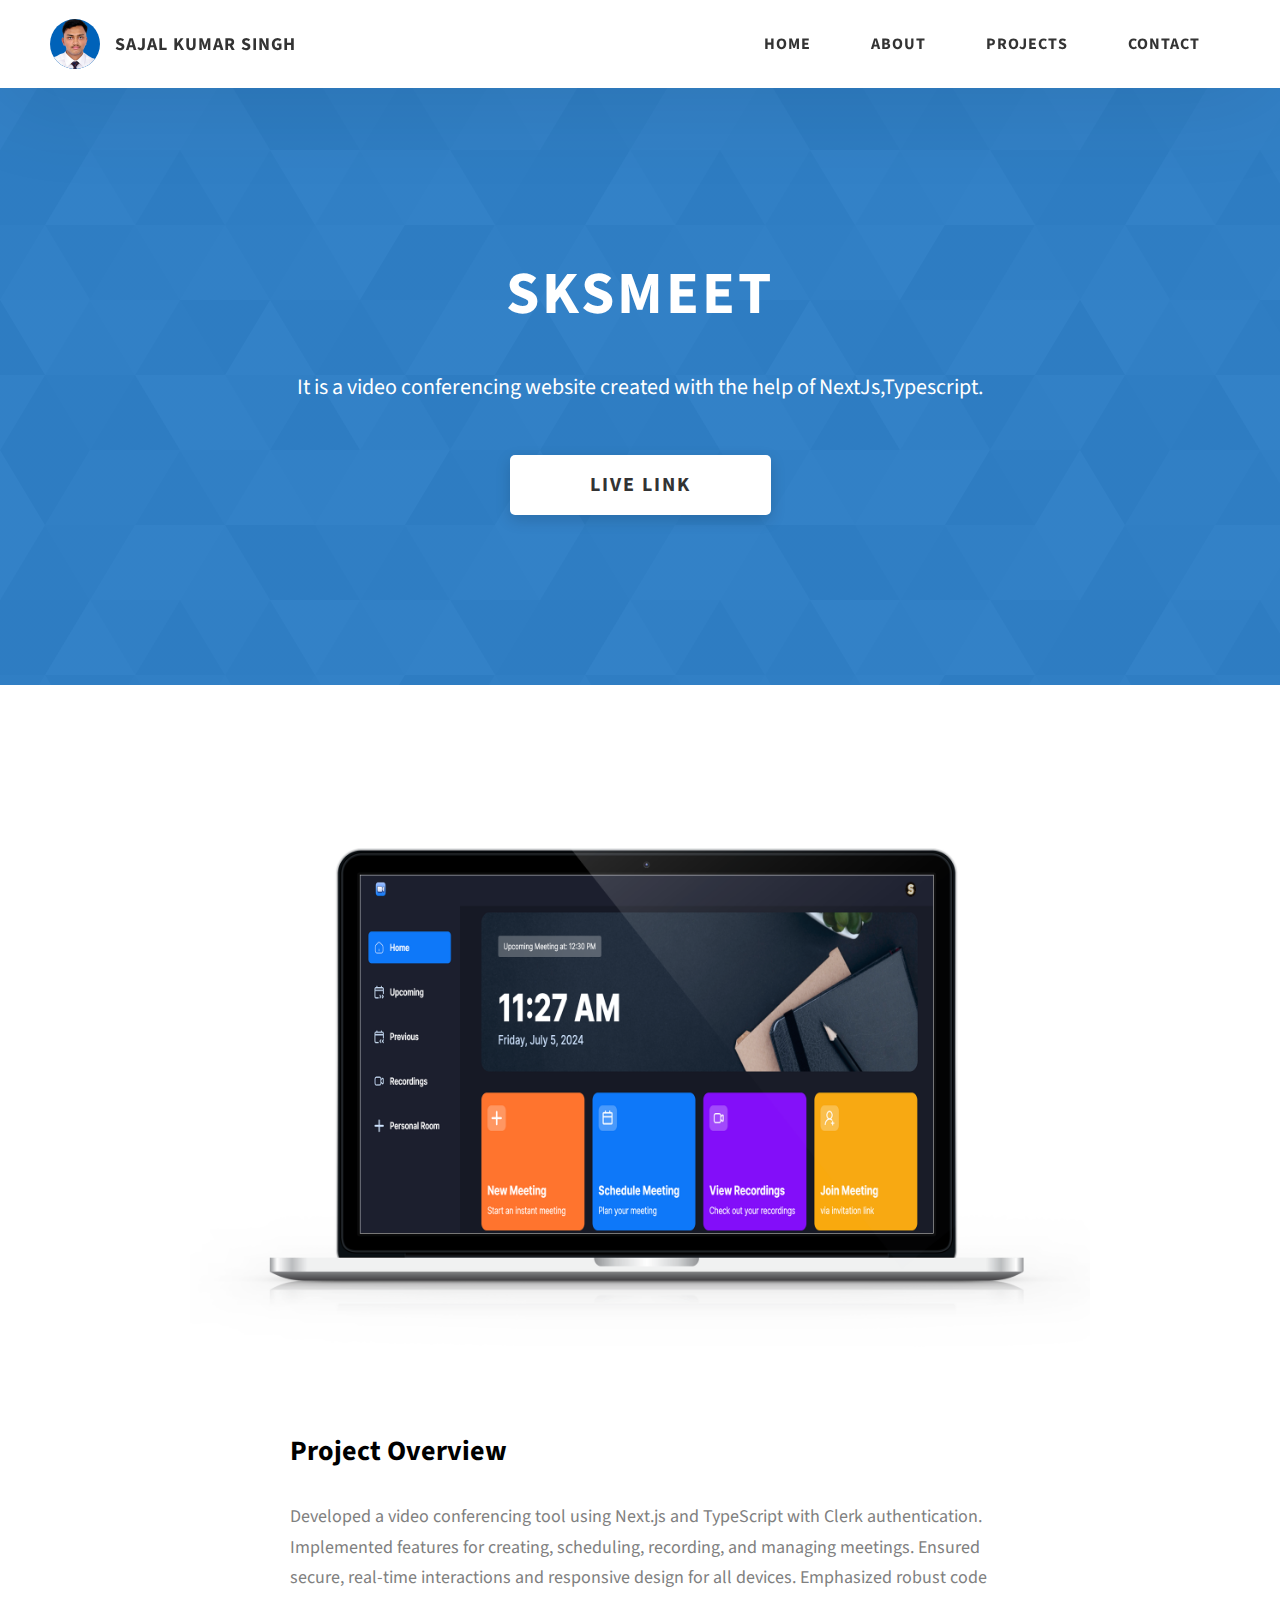
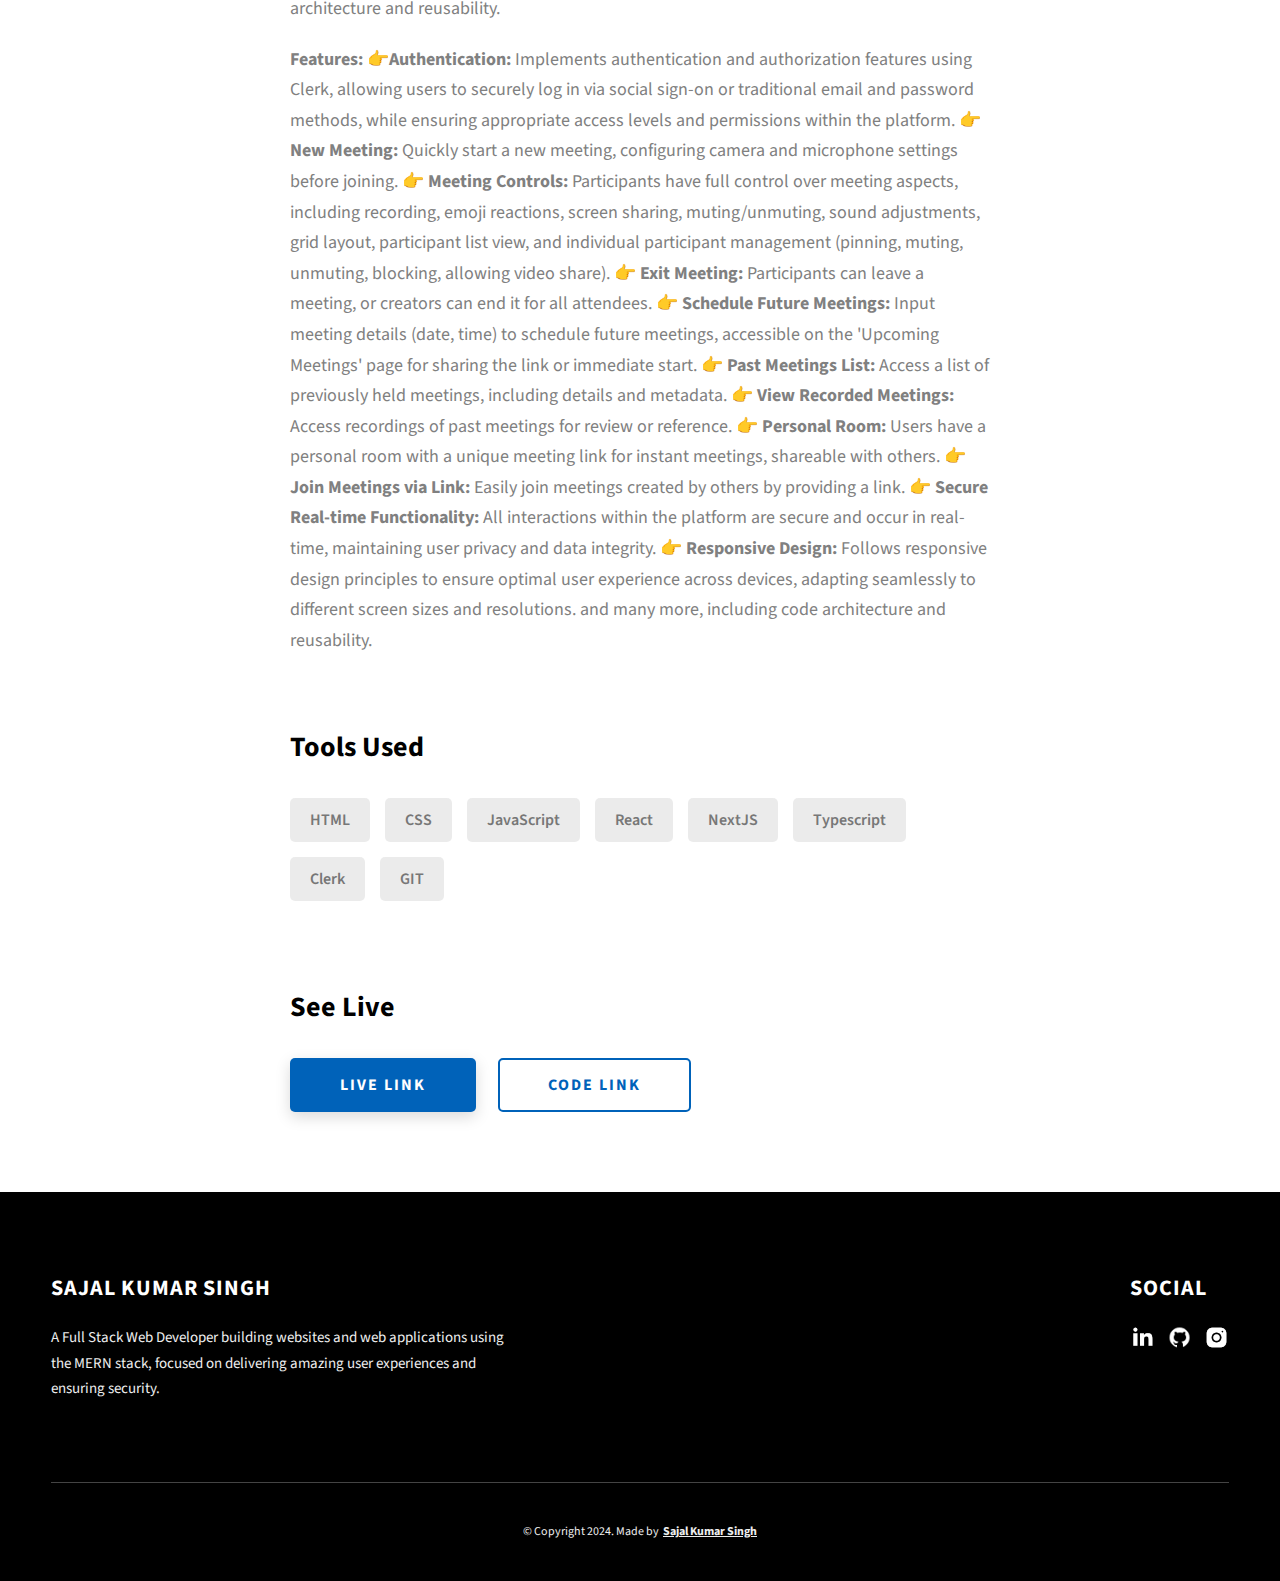
==== commit 6d54e4d3: "Update project-1.html" ====
--- a/project-1.html
+++ b/project-1.html
@@ -117,27 +117,27 @@
               <p class="project-details__desc-para">
 <strong>Features:</strong>
                 
-                👉 Authentication: Implements authentication and authorization features using Clerk, allowing users to securely log in via social sign-on or traditional email and password methods, while ensuring appropriate access levels and permissions within the platform.
-
-👉 New Meeting: Quickly start a new meeting, configuring camera and microphone settings before joining.
-
-👉 Meeting Controls: Participants have full control over meeting aspects, including recording, emoji reactions, screen sharing, muting/unmuting, sound adjustments, grid layout, participant list view, and individual participant management (pinning, muting, unmuting, blocking, allowing video share).
-
-👉 Exit Meeting: Participants can leave a meeting, or creators can end it for all attendees.
-
-👉 Schedule Future Meetings: Input meeting details (date, time) to schedule future meetings, accessible on the 'Upcoming Meetings' page for sharing the link or immediate start.
-
-👉 Past Meetings List: Access a list of previously held meetings, including details and metadata.
-
-👉 View Recorded Meetings: Access recordings of past meetings for review or reference.
-
-👉 Personal Room: Users have a personal room with a unique meeting link for instant meetings, shareable with others.
-
-👉 Join Meetings via Link: Easily join meetings created by others by providing a link.
-
-👉 Secure Real-time Functionality: All interactions within the platform are secure and occur in real-time, maintaining user privacy and data integrity.
-
-👉 Responsive Design: Follows responsive design principles to ensure optimal user experience across devices, adapting seamlessly to different screen sizes and resolutions.
+                👉<strong>Authentication:</strong>  Implements authentication and authorization features using Clerk, allowing users to securely log in via social sign-on or traditional email and password methods, while ensuring appropriate access levels and permissions within the platform.
+
+👉 <strong>New Meeting:</strong> Quickly start a new meeting, configuring camera and microphone settings before joining.
+
+👉 <strong>Meeting Controls:</strong> Participants have full control over meeting aspects, including recording, emoji reactions, screen sharing, muting/unmuting, sound adjustments, grid layout, participant list view, and individual participant management (pinning, muting, unmuting, blocking, allowing video share).
+
+👉 <strong>Exit Meeting:</strong> Participants can leave a meeting, or creators can end it for all attendees.
+
+👉 <strong>Schedule Future Meetings:</strong> Input meeting details (date, time) to schedule future meetings, accessible on the 'Upcoming Meetings' page for sharing the link or immediate start.
+
+👉 <strong>Past Meetings List:</strong> Access a list of previously held meetings, including details and metadata.
+
+👉 <strong>View Recorded Meetings:</strong> Access recordings of past meetings for review or reference.
+
+👉 <strong>Personal Room:</strong> Users have a personal room with a unique meeting link for instant meetings, shareable with others.
+
+👉 <strong>Join Meetings via Link:</strong> Easily join meetings created by others by providing a link.
+
+👉 <strong>Secure Real-time Functionality:</strong> All interactions within the platform are secure and occur in real-time, maintaining user privacy and data integrity.
+
+👉 <strong>Responsive Design:</strong> Follows responsive design principles to ensure optimal user experience across devices, adapting seamlessly to different screen sizes and resolutions.
 
 and many more, including code architecture and reusability.
               </p>
